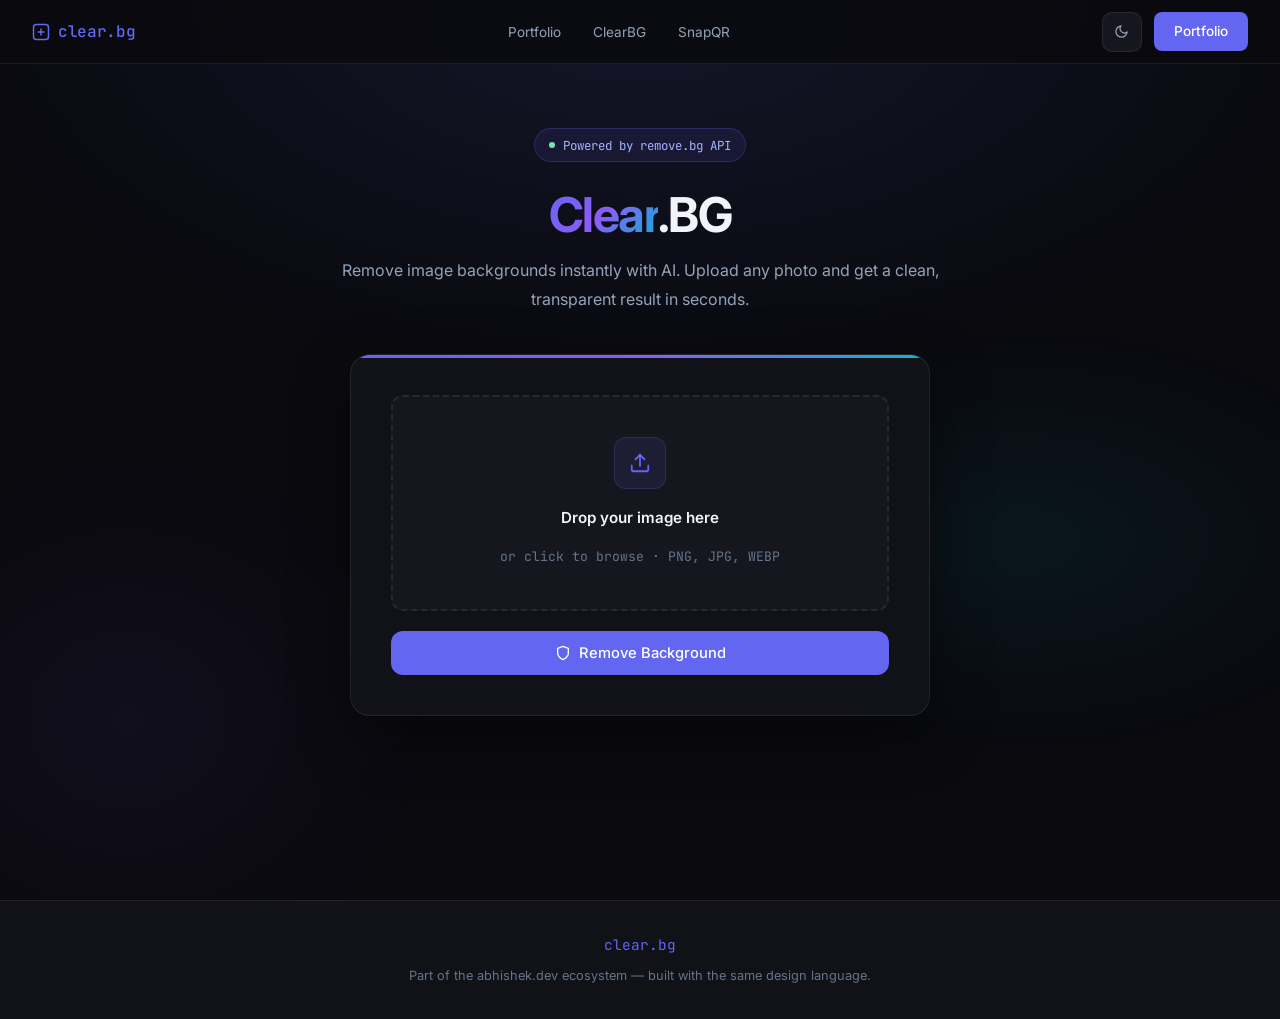
==== ClearBG.html @ 2fd31442 "Add clear-bg code" ====
<!DOCTYPE html>
<html lang="en">
<head>
  <meta charset="UTF-8">
  <meta name="viewport" content="width=device-width, initial-scale=1.0">
  <title>Clear.BG — AI Background Removal</title>
  <link rel="preconnect" href="https://fonts.googleapis.com">
  <link rel="preconnect" href="https://fonts.gstatic.com" crossorigin>
  <link href="https://fonts.googleapis.com/css2?family=Inter:wght@300;400;500;600;700&family=JetBrains+Mono:wght@400;500&display=swap" rel="stylesheet">

  <!-- Anti-flash theme script -->
  <script>
    (function(){
      var t = localStorage.getItem('portfolio-theme');
      if (t === 'light') document.documentElement.setAttribute('data-theme','light');
    })();
  </script>

  <style>
    /* ============================================================
       THEME SYSTEM — copied from index.html
    ============================================================ */
    :root {
      --radius:    12px;
      --radius-lg: 20px;
      --accent:    #6366f1;
      --accent2:   #8b5cf6;
      --accent3:   #06b6d4;
      /* Dark (default) */
      --bg:            #0a0a0f;
      --bg2:           #111118;
      --bg3:           #16161f;
      --glass:         rgba(255,255,255,0.04);
      --glass-border:  rgba(255,255,255,0.08);
      --text:          #f1f5f9;
      --text2:         #94a3b8;
      --text3:         #64748b;
      --nav-bg:        rgba(10,10,15,0.85);
      --nav-mobile-bg: #111118;
      --scrollbar-track: #0a0a0f;
      --shadow-card:   rgba(0,0,0,0.4);
      --tag-bg:        rgba(6,182,212,0.08);
      --tag-color:     #67e8f9;
      --tag-border:    rgba(6,182,212,0.15);
    }
    [data-theme="light"] {
      --bg:            #f8fafc;
      --bg2:           #f1f5f9;
      --bg3:           #e8edf5;
      --glass:         rgba(0,0,0,0.02);
      --glass-border:  rgba(0,0,0,0.1);
      --text:          #0f172a;
      --text2:         #475569;
      --text3:         #94a3b8;
      --nav-bg:        rgba(248,250,252,0.9);
      --nav-mobile-bg: #f1f5f9;
      --scrollbar-track: #f1f5f9;
      --shadow-card:   rgba(0,0,0,0.12);
      --tag-bg:        rgba(6,182,212,0.08);
      --tag-color:     #0284c7;
      --tag-border:    rgba(6,182,212,0.25);
    }

    /* Smooth theme transitions */
    *, *::before, *::after {
      transition:
        background-color 0.35s ease,
        border-color     0.35s ease,
        color            0.35s ease,
        box-shadow       0.35s ease;
    }
    .btn-primary, .btn-secondary, .nav-links a, .theme-toggle, .upload-area {
      transition:
        background-color 0.35s ease,
        border-color     0.35s ease,
        color            0.35s ease,
        box-shadow       0.35s ease,
        transform        0.2s ease,
        opacity          0.2s ease;
    }

    *, *::before, *::after { box-sizing: border-box; margin: 0; padding: 0; }
    html { scroll-behavior: smooth; }
    body {
      font-family: 'Inter', sans-serif;
      background: var(--bg);
      color: var(--text);
      line-height: 1.7;
      overflow-x: hidden;
      min-height: 100vh;
    }
    a { color: inherit; text-decoration: none; }

    /* ---- SCROLLBAR ---- */
    ::-webkit-scrollbar { width: 6px; }
    ::-webkit-scrollbar-track { background: var(--scrollbar-track); }
    ::-webkit-scrollbar-thumb { background: var(--accent); border-radius: 3px; }

    /* ---- SCROLL PROGRESS ---- */
    #scroll-progress {
      position: fixed; top: 0; left: 0;
      width: 0%; height: 3px;
      z-index: 9999; pointer-events: none;
      background: linear-gradient(90deg, var(--accent), var(--accent2), var(--accent3));
      box-shadow: 0 0 8px rgba(99,102,241,0.6), 0 0 2px rgba(139,92,246,0.4);
      border-radius: 0 2px 2px 0;
      will-change: width;
    }

    /* ---- NAV ---- */
    nav {
      position: fixed; top: 0; left: 0; right: 0; z-index: 100;
      padding: 0 2rem;
      height: 64px;
      display: flex; align-items: center; justify-content: space-between;
      background: var(--nav-bg);
      backdrop-filter: blur(16px);
      border-bottom: 1px solid var(--glass-border);
    }
    .nav-logo {
      font-family: 'JetBrains Mono', monospace;
      font-weight: 500; font-size: 1rem;
      color: var(--accent); letter-spacing: -0.02em;
      display: flex; align-items: center; gap: 0.5rem;
    }
    .nav-links { display: flex; gap: 2rem; list-style: none; }
    .nav-links a { font-size: 0.85rem; color: var(--text2); }
    .nav-links a:hover { color: var(--text); }
    .nav-right { display: flex; align-items: center; gap: 0.75rem; }
    .nav-cta {
      padding: 0.5rem 1.25rem;
      background: var(--accent); color: #fff;
      border-radius: 8px; font-size: 0.85rem; font-weight: 500;
    }
    .nav-cta:hover { opacity: 0.85; }
    .nav-mobile-toggle {
      display: none; cursor: pointer;
      background: none; border: none;
      color: var(--text); font-size: 1.5rem;
    }
    /* Theme toggle */
    .theme-toggle {
      display: flex; align-items: center; justify-content: center;
      width: 40px; height: 40px;
      background: var(--bg3); border: 1px solid var(--glass-border);
      border-radius: 10px; cursor: pointer;
      color: var(--text2); flex-shrink: 0;
      position: relative; overflow: hidden;
    }
    .theme-toggle:hover { border-color: var(--accent); color: var(--accent); background: rgba(99,102,241,0.08); }
    .theme-toggle:focus-visible { outline: 2px solid var(--accent); outline-offset: 2px; }
    .theme-toggle .icon-sun,
    .theme-toggle .icon-moon {
      position: absolute;
      transition: transform 0.4s cubic-bezier(0.34,1.56,0.64,1), opacity 0.3s ease;
      display: flex; align-items: center; justify-content: center;
    }
    .theme-toggle .icon-sun  { transform: translateY(-150%) rotate(-90deg); opacity: 0; }
    .theme-toggle .icon-moon { transform: translateY(0) rotate(0deg);        opacity: 1; }
    [data-theme="light"] .theme-toggle .icon-sun  { transform: translateY(0) rotate(0deg);    opacity: 1; }
    [data-theme="light"] .theme-toggle .icon-moon { transform: translateY(150%) rotate(90deg); opacity: 0; }

    @media (max-width: 900px) {
      .nav-links { display: none; }
      .nav-links.open {
        display: flex; flex-direction: column;
        position: fixed; top: 64px; left: 0; right: 0;
        background: var(--nav-mobile-bg);
        padding: 1.5rem 2rem;
        border-bottom: 1px solid var(--glass-border);
        z-index: 99;
      }
      .nav-mobile-toggle { display: block; }
      .nav-cta { display: none; }
      .theme-toggle { display: flex; }
    }
    @media (max-width: 600px) { nav { padding: 0 1.25rem; } }

    /* ---- PAGE BACKGROUND ---- */
    .page-bg {
      position: fixed; inset: 0; z-index: 0; pointer-events: none;
      background:
        radial-gradient(ellipse 80% 60% at 50% 0%,  rgba(99,102,241,0.12) 0%, transparent 70%),
        radial-gradient(ellipse 50% 40% at 80% 60%, rgba(6,182,212,0.07)  0%, transparent 60%),
        radial-gradient(ellipse 40% 50% at 10% 80%, rgba(139,92,246,0.06) 0%, transparent 60%);
    }

    /* ---- MAIN ---- */
    main {
      position: relative; z-index: 1;
      min-height: 100vh;
      padding: 64px 2rem 4rem;
      display: flex; flex-direction: column;
      align-items: center;
    }

    /* ---- PAGE HERO ---- */
    .page-hero {
      text-align: center;
      padding: 4rem 1rem 2.5rem;
      max-width: 640px;
      width: 100%;
    }
    .page-badge {
      display: inline-flex; align-items: center; gap: 0.5rem;
      padding: 0.35rem 0.9rem;
      background: rgba(99,102,241,0.1);
      border: 1px solid rgba(99,102,241,0.25);
      border-radius: 100px;
      font-size: 0.78rem; color: #a5b4fc;
      margin-bottom: 1.5rem;
      font-family: 'JetBrains Mono', monospace;
    }
    .badge-dot {
      width: 6px; height: 6px; border-radius: 50%;
      background: #6ee7b7; animation: pulse 2s infinite;
    }
    @keyframes pulse { 0%,100%{opacity:1} 50%{opacity:0.4} }
    .page-title {
      font-size: clamp(2rem,5vw,3rem);
      font-weight: 700;
      letter-spacing: -0.03em;
      line-height: 1.2;
      margin-bottom: 0.75rem;
    }
    .page-title span {
      background: linear-gradient(135deg, #6366f1, #8b5cf6, #06b6d4);
      -webkit-background-clip: text; -webkit-text-fill-color: transparent; background-clip: text;
    }
    .page-subtitle {
      color: var(--text2); font-size: 1rem; line-height: 1.8;
    }

    /* ---- CARD ---- */
    .app-card {
      background: var(--bg2);
      border: 1px solid var(--glass-border);
      border-radius: var(--radius-lg);
      padding: 2.5rem;
      box-shadow: 0 20px 60px var(--shadow-card);
      width: 100%; max-width: 580px;
      position: relative; overflow: hidden;
    }
    .app-card::before {
      content: '';
      position: absolute; top: 0; left: 0; right: 0;
      height: 3px;
      background: linear-gradient(90deg, var(--accent), var(--accent2), var(--accent3));
    }

    /* ---- UPLOAD AREA ---- */
    .upload-area {
      display: flex; flex-direction: column;
      align-items: center; justify-content: center;
      gap: 1rem;
      padding: 2.5rem 1.5rem;
      border: 2px dashed var(--glass-border);
      border-radius: var(--radius);
      background: var(--bg3);
      cursor: pointer;
      text-align: center;
      position: relative;
    }
    .upload-area:hover,
    .upload-area.drag-over {
      border-color: var(--accent);
      background: rgba(99,102,241,0.05);
    }
    .upload-area input[type="file"] {
      position: absolute; inset: 0;
      opacity: 0; cursor: pointer; width: 100%; height: 100%;
    }
    .upload-icon {
      width: 52px; height: 52px;
      border-radius: var(--radius);
      background: rgba(99,102,241,0.1);
      border: 1px solid rgba(99,102,241,0.2);
      display: flex; align-items: center; justify-content: center;
      color: var(--accent);
      transition: background 0.2s, border-color 0.2s;
    }
    .upload-area:hover .upload-icon {
      background: rgba(99,102,241,0.18);
      border-color: rgba(99,102,241,0.4);
    }
    .upload-title {
      font-size: 0.95rem; font-weight: 600; color: var(--text);
    }
    .upload-subtitle {
      font-size: 0.82rem; color: var(--text3);
      font-family: 'JetBrains Mono', monospace;
    }
    .upload-preview {
      display: none;
      align-items: center; gap: 0.75rem;
      padding: 0.75rem 1rem;
      background: rgba(99,102,241,0.06);
      border: 1px solid rgba(99,102,241,0.2);
      border-radius: var(--radius);
      margin-top: 0.25rem;
    }
    .upload-preview.visible { display: flex; }
    .upload-preview-icon { color: var(--accent); flex-shrink: 0; }
    .upload-preview-name {
      font-size: 0.85rem; font-weight: 500;
      color: var(--text);
      overflow: hidden; text-overflow: ellipsis; white-space: nowrap;
    }
    .upload-preview-size { font-size: 0.75rem; color: var(--text3); white-space: nowrap; }

    /* ---- BUTTONS ---- */
    .btn-primary {
      display: inline-flex; align-items: center; justify-content: center; gap: 0.5rem;
      width: 100%;
      padding: 0.82rem 1.75rem;
      background: var(--accent); color: #fff;
      border-radius: var(--radius);
      font-weight: 500; font-size: 0.92rem;
      border: none; cursor: pointer;
      font-family: 'Inter', sans-serif;
      margin-top: 1.25rem;
    }
    .btn-primary:hover:not(:disabled) {
      transform: translateY(-2px);
      box-shadow: 0 8px 25px rgba(99,102,241,0.35);
    }
    .btn-primary:active:not(:disabled) { transform: translateY(0); }
    .btn-primary:disabled {
      opacity: 0.5; cursor: not-allowed;
    }
    .btn-secondary {
      display: inline-flex; align-items: center; justify-content: center; gap: 0.5rem;
      width: 100%;
      padding: 0.75rem 1.75rem;
      border: 1px solid var(--glass-border); color: var(--text);
      border-radius: var(--radius);
      font-weight: 500; font-size: 0.9rem;
      background: transparent; cursor: pointer;
      font-family: 'Inter', sans-serif;
      margin-top: 0.75rem;
    }
    .btn-secondary:hover {
      border-color: var(--accent);
      background: rgba(99,102,241,0.05);
      color: var(--accent);
      transform: translateY(-2px);
    }

    /* ---- PROCESSING STATE ---- */
    .processing-state {
      display: none;
      flex-direction: column; align-items: center; gap: 1.25rem;
      padding: 2rem 0 0.5rem;
      text-align: center;
    }
    .processing-state.visible { display: flex; }
    .processing-ring {
      width: 56px; height: 56px;
      border-radius: 50%;
      border: 3px solid var(--glass-border);
      border-top-color: var(--accent);
      border-right-color: var(--accent2);
      animation: spin 1s linear infinite;
    }
    @keyframes spin { to { transform: rotate(360deg); } }
    .processing-label {
      font-size: 0.9rem; font-weight: 500; color: var(--text2);
    }
    .processing-sub {
      font-size: 0.78rem; color: var(--text3);
      font-family: 'JetBrains Mono', monospace;
    }

    /* ---- DIVIDER ---- */
    .divider {
      width: 100%; height: 1px;
      background: var(--glass-border);
      margin: 1.75rem 0;
    }

    /* ---- RESULT ---- */
    .result-section {
      display: none;
    }
    .result-section.visible {
      display: block;
      animation: fadeScaleIn 0.45s cubic-bezier(0.34,1.56,0.64,1) both;
    }
    @keyframes fadeScaleIn {
      from { opacity: 0; transform: scale(0.9) translateY(12px); }
      to   { opacity: 1; transform: scale(1)   translateY(0); }
    }
    .result-label {
      font-family: 'JetBrains Mono', monospace;
      font-size: 0.72rem; color: var(--accent);
      letter-spacing: 0.12em; text-transform: uppercase;
      margin-bottom: 1rem;
    }
    .result-img-wrap {
      background: var(--bg3);
      border: 1px solid var(--glass-border);
      border-radius: var(--radius);
      padding: 1.25rem;
      display: flex; align-items: center; justify-content: center;
      background-image:
        linear-gradient(45deg, rgba(255,255,255,0.03) 25%, transparent 25%),
        linear-gradient(-45deg, rgba(255,255,255,0.03) 25%, transparent 25%),
        linear-gradient(45deg, transparent 75%, rgba(255,255,255,0.03) 75%),
        linear-gradient(-45deg, transparent 75%, rgba(255,255,255,0.03) 75%);
      background-size: 20px 20px;
      background-position: 0 0, 0 10px, 10px -10px, -10px 0px;
      margin-bottom: 1.25rem;
    }
    #result-img {
      max-width: 100%; max-height: 400px;
      border-radius: 8px;
      display: block;
    }

    /* ---- ERROR ---- */
    .error-msg {
      display: none;
      align-items: center; gap: 0.6rem;
      padding: 0.75rem 1rem;
      background: rgba(239,68,68,0.08);
      border: 1px solid rgba(239,68,68,0.2);
      border-radius: var(--radius);
      color: #f87171;
      font-size: 0.85rem;
      margin-top: 1rem;
    }
    .error-msg.visible { display: flex; }

    /* ---- REVEAL ---- */
    .reveal {
      opacity: 0; transform: translateY(24px);
      transition: opacity 0.6s ease, transform 0.6s ease;
    }
    .reveal.visible { opacity: 1; transform: translateY(0); }
    .reveal-delay-1 { transition-delay: 0.1s; }
    .reveal-delay-2 { transition-delay: 0.2s; }

    /* ---- FOOTER ---- */
    footer {
      position: relative; z-index: 1;
      background: var(--bg2);
      border-top: 1px solid var(--glass-border);
      padding: 2rem;
      text-align: center;
    }
    .footer-inner {
      max-width: 580px; margin: 0 auto;
      display: flex; flex-direction: column;
      align-items: center; gap: 0.5rem;
    }
    .footer-logo {
      font-family: 'JetBrains Mono', monospace;
      font-size: 0.9rem; color: var(--accent);
    }
    .footer-copy { font-size: 0.8rem; color: var(--text3); }

    /* ---- LIGHT MODE OVERRIDES ---- */
    [data-theme="light"] .page-badge { background: rgba(99,102,241,0.08); }
    [data-theme="light"] .upload-area { background: var(--bg3); }
    [data-theme="light"] .result-img-wrap { background-color: #e0e0e0; }

    /* ---- RESPONSIVE ---- */
    @media (max-width: 640px) {
      main { padding: 64px 1rem 3rem; }
      .page-hero { padding: 3rem 0.5rem 2rem; }
      .app-card { padding: 1.75rem 1.25rem; }
    }
  </style>
</head>
<body>

<!-- Scroll Progress Bar -->
<div id="scroll-progress" role="progressbar" aria-hidden="true"></div>

<!-- NAV -->
<nav>
  <div class="nav-logo">
    <svg width="18" height="18" viewBox="0 0 24 24" fill="none" stroke="currentColor" stroke-width="2" stroke-linecap="round" stroke-linejoin="round" aria-hidden="true">
      <rect x="2" y="2" width="20" height="20" rx="4"/>
      <path d="M8 12h8M12 8v8"/>
    </svg>
    clear.bg
  </div>
  <ul class="nav-links" id="navLinks">
    <li><a href="./index.html">Portfolio</a></li>
    <li><a href="#ClearBG.html">ClearBG</a></li>
    <li><a href="./SnapQR.html">SnapQR</a></li>
  </ul>
  <div class="nav-right">
    <button class="theme-toggle" id="themeToggle" aria-label="Toggle light/dark theme" title="Toggle theme">
      <span class="icon-sun" aria-hidden="true">
        <svg width="16" height="16" viewBox="0 0 24 24" fill="none" stroke="currentColor" stroke-width="2" stroke-linecap="round" stroke-linejoin="round">
          <circle cx="12" cy="12" r="5"/>
          <line x1="12" y1="1" x2="12" y2="3"/><line x1="12" y1="21" x2="12" y2="23"/>
          <line x1="4.22" y1="4.22" x2="5.64" y2="5.64"/><line x1="18.36" y1="18.36" x2="19.78" y2="19.78"/>
          <line x1="1" y1="12" x2="3" y2="12"/><line x1="21" y1="12" x2="23" y2="12"/>
          <line x1="4.22" y1="19.78" x2="5.64" y2="18.36"/><line x1="18.36" y1="5.64" x2="19.78" y2="4.22"/>
        </svg>
      </span>
      <span class="icon-moon" aria-hidden="true">
        <svg width="15" height="15" viewBox="0 0 24 24" fill="none" stroke="currentColor" stroke-width="2" stroke-linecap="round" stroke-linejoin="round">
          <path d="M21 12.79A9 9 0 1111.21 3 7 7 0 0021 12.79z"/>
        </svg>
      </span>
    </button>
    <a href="index.html" class="nav-cta">Portfolio</a>
  </div>
  <button class="nav-mobile-toggle" id="mobileToggle" aria-label="Menu">☰</button>
</nav>

<!-- Background -->
<div class="page-bg" aria-hidden="true"></div>

<!-- MAIN -->
<main id="app">

  <!-- Hero -->
  <div class="page-hero reveal">
    <div class="page-badge"><span class="badge-dot"></span> Powered by remove.bg API</div>
    <h1 class="page-title"><span>Clear</span>.BG</h1>
    <p class="page-subtitle">Remove image backgrounds instantly with AI. Upload any photo and get a clean, transparent result in seconds.</p>
  </div>

  <!-- App Card -->
  <div class="app-card reveal reveal-delay-1">

    <!-- Upload Form -->
    <form id="removeBgForm" novalidate>

      <!-- Upload Area -->
      <label class="upload-area" id="uploadArea" aria-label="Upload image">
        <input
          type="file"
          id="imageInput"
          accept="image/*"
          aria-label="Choose image file"
          required
        >
        <div class="upload-icon" aria-hidden="true">
          <svg width="22" height="22" viewBox="0 0 24 24" fill="none" stroke="currentColor" stroke-width="2" stroke-linecap="round" stroke-linejoin="round">
            <path d="M21 15v4a2 2 0 01-2 2H5a2 2 0 01-2-2v-4"/>
            <polyline points="17 8 12 3 7 8"/>
            <line x1="12" y1="3" x2="12" y2="15"/>
          </svg>
        </div>
        <span class="upload-title">Drop your image here</span>
        <span class="upload-subtitle">or click to browse · PNG, JPG, WEBP</span>
      </label>

      <!-- File Preview -->
      <div class="upload-preview" id="uploadPreview" aria-live="polite">
        <span class="upload-preview-icon" aria-hidden="true">
          <svg width="16" height="16" viewBox="0 0 24 24" fill="none" stroke="currentColor" stroke-width="2" stroke-linecap="round" stroke-linejoin="round">
            <rect x="3" y="3" width="18" height="18" rx="2"/>
            <circle cx="8.5" cy="8.5" r="1.5"/>
            <polyline points="21 15 16 10 5 21"/>
          </svg>
        </span>
        <span class="upload-preview-name" id="previewName">—</span>
        <span class="upload-preview-size" id="previewSize"></span>
      </div>

      <!-- Error -->
      <div class="error-msg" id="errorMsg" role="alert" aria-live="assertive">
        <svg width="14" height="14" viewBox="0 0 24 24" fill="none" stroke="currentColor" stroke-width="2.5" stroke-linecap="round" aria-hidden="true">
          <circle cx="12" cy="12" r="10"/><line x1="12" y1="8" x2="12" y2="12"/><line x1="12" y1="16" x2="12.01" y2="16"/>
        </svg>
        <span id="errorText">Please select an image first.</span>
      </div>

      <!-- Submit -->
      <button type="submit" class="btn-primary" id="submitBtn" aria-label="Remove background from image">
        <svg width="16" height="16" viewBox="0 0 24 24" fill="none" stroke="currentColor" stroke-width="2" stroke-linecap="round" stroke-linejoin="round" aria-hidden="true">
          <path d="M12 22s8-4 8-10V5l-8-3-8 3v7c0 6 8 10 8 10z"/>
        </svg>
        Remove Background
      </button>
    </form>

    <!-- Processing State -->
    <div class="processing-state" id="processingState" aria-live="polite" aria-label="Processing image">
      <div class="divider"></div>
      <div class="processing-ring" aria-hidden="true"></div>
      <span class="processing-label">Removing background…</span>
      <span class="processing-sub">AI is analyzing your image</span>
    </div>

    <!-- Result -->
    <div class="result-section" id="resultSection">
      <div class="divider"></div>
      <div class="result-label">Result</div>
      <div class="result-img-wrap">
        <img id="result-img" alt="Image with background removed">
      </div>
      <a id="download-btn" class="btn-primary" download="removed-bg.png" aria-label="Download image with background removed">
        <svg width="15" height="15" viewBox="0 0 24 24" fill="none" stroke="currentColor" stroke-width="2" stroke-linecap="round" stroke-linejoin="round" aria-hidden="true">
          <path d="M21 15v4a2 2 0 01-2 2H5a2 2 0 01-2-2v-4"/>
          <polyline points="7 10 12 15 17 10"/>
          <line x1="12" y1="15" x2="12" y2="3"/>
        </svg>
        Download Image
      </a>
      <button class="btn-secondary" id="resetBtn" aria-label="Remove another image">
        <svg width="15" height="15" viewBox="0 0 24 24" fill="none" stroke="currentColor" stroke-width="2" stroke-linecap="round" stroke-linejoin="round" aria-hidden="true">
          <polyline points="1 4 1 10 7 10"/>
          <path d="M3.51 15a9 9 0 102.13-9.36L1 10"/>
        </svg>
        Remove Another
      </button>
    </div>

  </div><!-- /app-card -->

</main>

<!-- FOOTER -->
<footer>
  <div class="footer-inner">
    <div class="footer-logo">clear.bg</div>
    <p class="footer-copy">Part of the abhishek.dev ecosystem — built with the same design language.</p>
  </div>
</footer>

<script>
  /* ---- THEME TOGGLE ---- */
  (function () {
    const STORAGE_KEY = 'portfolio-theme';
    const html = document.documentElement;
    const toggleBtn = document.getElementById('themeToggle');

    const saved = localStorage.getItem(STORAGE_KEY);
    if (saved === 'light') html.setAttribute('data-theme', 'light');

    function getTheme() { return html.getAttribute('data-theme') === 'light' ? 'light' : 'dark'; }
    function setTheme(theme) {
      if (theme === 'light') html.setAttribute('data-theme', 'light');
      else html.removeAttribute('data-theme');
      localStorage.setItem(STORAGE_KEY, theme);
      toggleBtn.setAttribute('aria-label', theme === 'light' ? 'Switch to dark mode' : 'Switch to light mode');
    }
    toggleBtn.addEventListener('click', () => setTheme(getTheme() === 'light' ? 'dark' : 'light'));
    setTheme(getTheme());
  })();

  /* ---- SCROLL PROGRESS BAR ---- */
  (function () {
    var bar = document.getElementById('scroll-progress');
    var ticking = false;
    function updateProgress() {
      var scrollTop = window.scrollY || document.documentElement.scrollTop;
      var docHeight = document.documentElement.scrollHeight - document.documentElement.clientHeight;
      bar.style.width = (docHeight > 0 ? (scrollTop / docHeight) * 100 : 0) + '%';
      ticking = false;
    }
    window.addEventListener('scroll', function () {
      if (!ticking) { requestAnimationFrame(updateProgress); ticking = true; }
    }, { passive: true });
    updateProgress();
  })();

  /* ---- MOBILE NAV ---- */
  document.getElementById('mobileToggle').addEventListener('click', function () {
    document.getElementById('navLinks').classList.toggle('open');
  });

  /* ---- REVEAL ON SCROLL ---- */
  (function () {
    var els = document.querySelectorAll('.reveal');
    var io = new IntersectionObserver(function (entries) {
      entries.forEach(function (e) {
        if (e.isIntersecting) { e.target.classList.add('visible'); io.unobserve(e.target); }
      });
    }, { threshold: 0.1 });
    els.forEach(function (el) { io.observe(el); });
  })();

  /* ---- DRAG & DROP on upload area ---- */
  var uploadArea = document.getElementById('uploadArea');
  uploadArea.addEventListener('dragover', function (e) { e.preventDefault(); uploadArea.classList.add('drag-over'); });
  uploadArea.addEventListener('dragleave', function () { uploadArea.classList.remove('drag-over'); });
  uploadArea.addEventListener('drop', function (e) {
    e.preventDefault();
    uploadArea.classList.remove('drag-over');
    if (e.dataTransfer.files.length) {
      document.getElementById('imageInput').files = e.dataTransfer.files;
      showFilePreview(e.dataTransfer.files[0]);
    }
  });

  /* ---- FILE PREVIEW ---- */
  document.getElementById('imageInput').addEventListener('change', function () {
    if (this.files.length) showFilePreview(this.files[0]);
  });
  function showFilePreview(file) {
    document.getElementById('previewName').textContent = file.name;
    document.getElementById('previewSize').textContent = formatBytes(file.size);
    document.getElementById('uploadPreview').classList.add('visible');
    hideError();
  }
  function formatBytes(bytes) {
    if (bytes < 1024) return bytes + ' B';
    if (bytes < 1024 * 1024) return (bytes / 1024).toFixed(1) + ' KB';
    return (bytes / (1024 * 1024)).toFixed(1) + ' MB';
  }

  /* ---- ERROR HELPERS ---- */
  function showError(msg) {
    document.getElementById('errorText').textContent = msg;
    document.getElementById('errorMsg').classList.add('visible');
  }
  function hideError() {
    document.getElementById('errorMsg').classList.remove('visible');
  }

  /* ---- MAIN FORM LOGIC (original business logic preserved) ---- */
  const form       = document.getElementById('removeBgForm');
  const imageInput = document.getElementById('imageInput');
  const submitBtn  = document.getElementById('submitBtn');
  const processing = document.getElementById('processingState');
  const resultSection = document.getElementById('resultSection');

  form.addEventListener('submit', async (e) => {
    e.preventDefault();
    hideError();

    if (!imageInput.files.length) {
      showError('Please select an image first.');
      return;
    }

    const file = imageInput.files[0];
    const formData = new FormData();
    formData.append('image_file', file);

    // Show processing, hide result
    submitBtn.disabled = true;
    processing.classList.add('visible');
    resultSection.classList.remove('visible');

    try {
      const response = await fetch('https://api.remove.bg/v1.0/removebg', {
        method: 'POST',
        headers: { 'X-Api-Key': 'nLGwHdoJbyak5DTie616fE3o' },
        body: formData
      });

      if (!response.ok) throw new Error(response.statusText || 'API error');

      const blob = await response.blob();
      const url  = URL.createObjectURL(blob);

      document.getElementById('result-img').src = url;
      document.getElementById('download-btn').href = url;

      processing.classList.remove('visible');
      resultSection.classList.add('visible');

    } catch (error) {
      processing.classList.remove('visible');
      showError(error.message);
    } finally {
      submitBtn.disabled = false;
    }
  });

  /* ---- RESET ---- */
  document.getElementById('resetBtn').addEventListener('click', function () {
    form.reset();
    document.getElementById('uploadPreview').classList.remove('visible');
    resultSection.classList.remove('visible');
    processing.classList.remove('visible');
    hideError();
    submitBtn.disabled = false;
  });
</script>
</body>
</html>
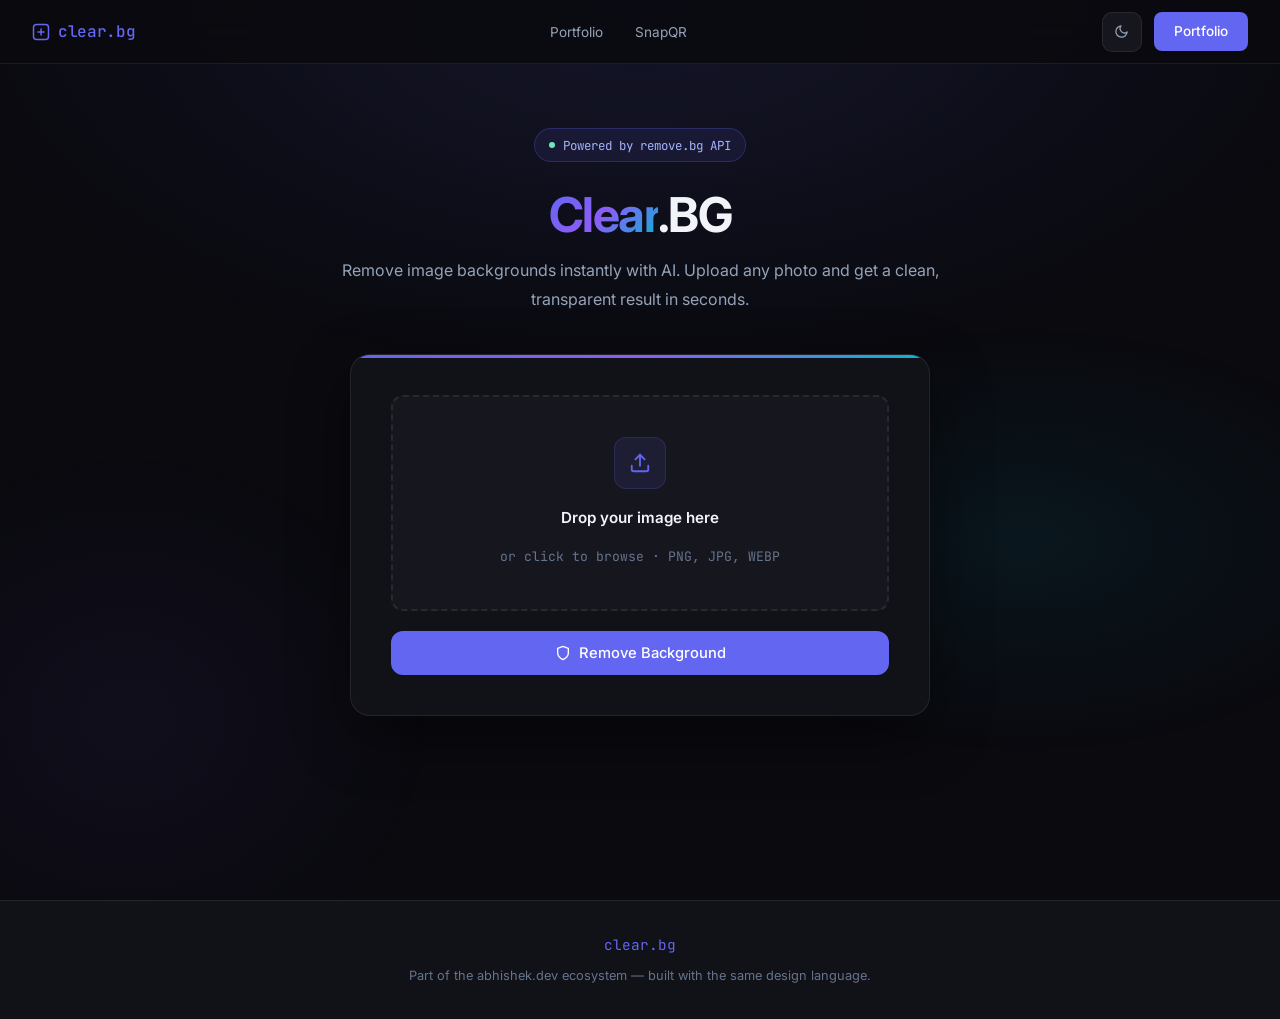
==== commit fd283b31: "Fix nav bar" ====
--- a/ClearBG.html
+++ b/ClearBG.html
@@ -488,7 +488,6 @@
   </div>
   <ul class="nav-links" id="navLinks">
     <li><a href="./index.html">Portfolio</a></li>
-    <li><a href="#ClearBG.html">ClearBG</a></li>
     <li><a href="./SnapQR.html">SnapQR</a></li>
   </ul>
   <div class="nav-right">
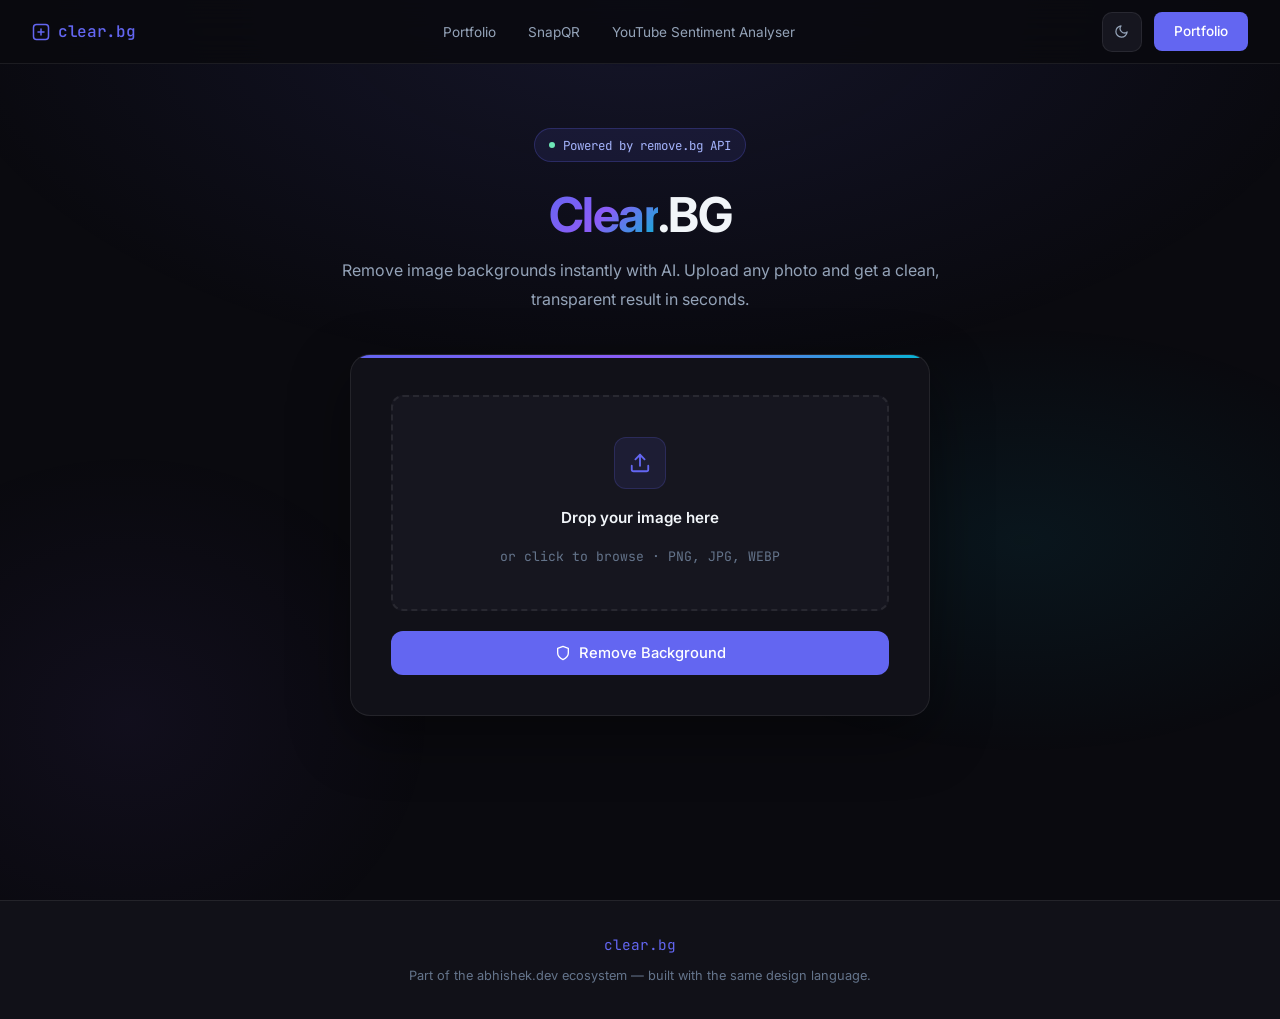
==== commit a79d1cec: "Add yt project link in navbar" ====
--- a/ClearBG.html
+++ b/ClearBG.html
@@ -489,6 +489,7 @@
   <ul class="nav-links" id="navLinks">
     <li><a href="./index.html">Portfolio</a></li>
     <li><a href="./SnapQR.html">SnapQR</a></li>
+    <li><a href="https://yt-sentiment-app.streamlit.app/">YouTube Sentiment Analyser</a></li>
   </ul>
   <div class="nav-right">
     <button class="theme-toggle" id="themeToggle" aria-label="Toggle light/dark theme" title="Toggle theme">
